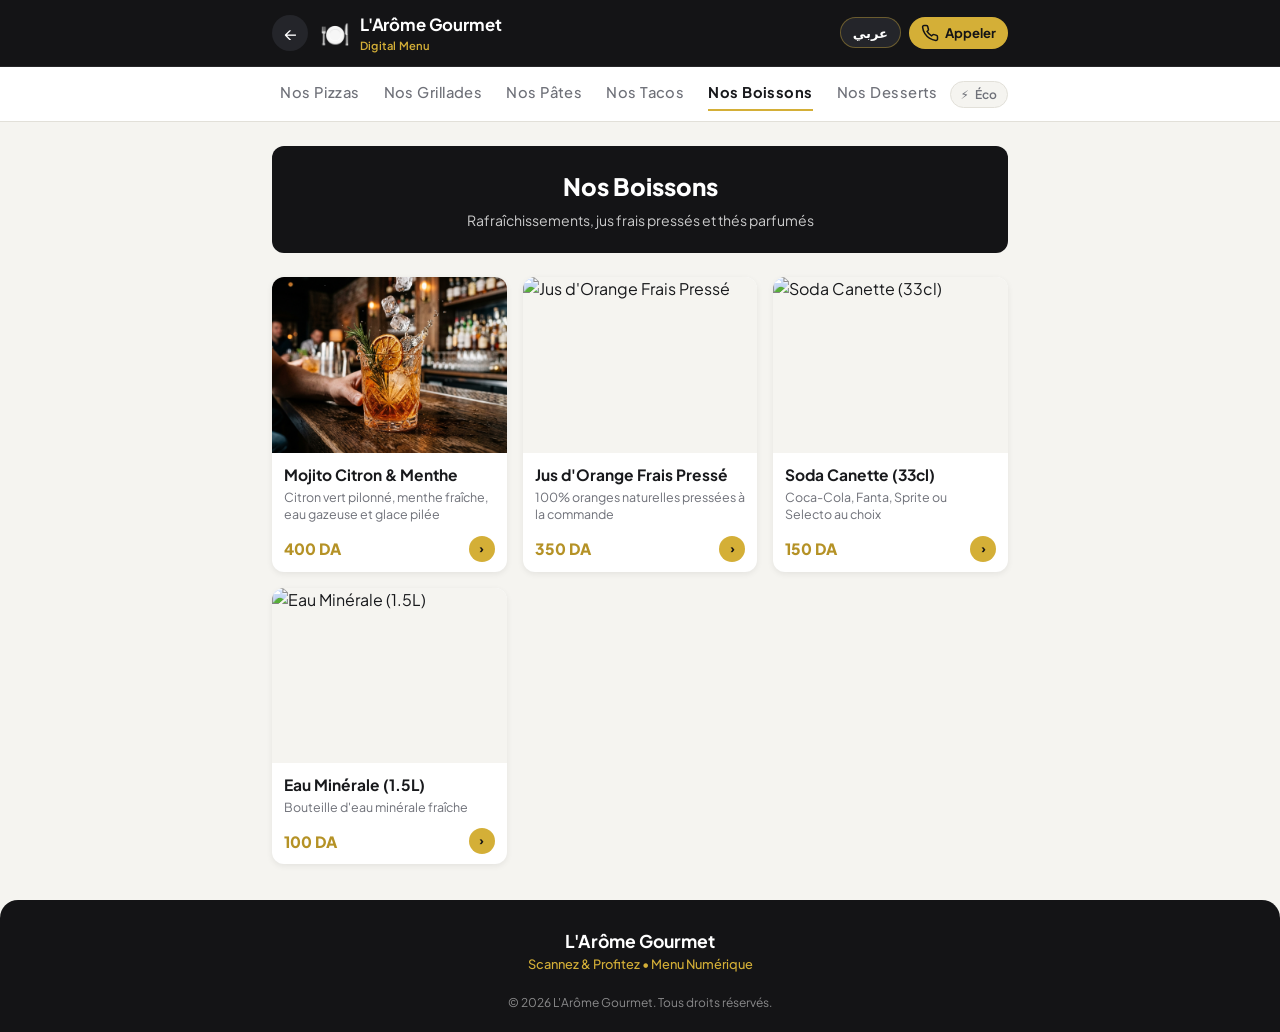
==== boissons.html @ eadeb38e "New card design based on Foodly-style reference" ====
<!DOCTYPE html>
<html lang="fr" dir="ltr">
<head>
  <meta charset="UTF-8">
  <meta name="viewport" content="width=device-width, initial-scale=1.0, maximum-scale=5.0">
  <meta name="description" content="Nos Boissons - L'Arôme Gourmet Menu Numérique">
  <meta name="theme-color" content="#141416">
  <title>Nos Boissons | L'Arôme Gourmet</title>

  <link rel="preconnect" href="https://fonts.googleapis.com">
  <link rel="preconnect" href="https://fonts.gstatic.com" crossorigin>
  <link href="https://fonts.googleapis.com/css2?family=Plus+Jakarta+Sans:wght@400;500;600;700;800&family=Tajawal:wght@400;500;700;800&display=swap" rel="stylesheet">
  <link rel="stylesheet" href="style.css">
</head>
<body data-category="boissons">

  <!-- STICKY HEADER -->
  <header class="site-header" id="site-header">
    <div class="container header-container">
      <div class="header-left">
        <a href="index.html" class="back-btn" id="back-link" aria-label="Accueil">
          <span class="back-arrow">←</span>
        </a>
        <a href="index.html" class="brand-link">
          <span class="brand-icon">🍽️</span>
          <div class="brand-text">
            <span id="header-name" class="brand-name">L'Arôme Gourmet</span>
            <span id="header-badge" class="brand-badge">Digital Menu</span>
          </div>
        </a>
      </div>

      <div class="header-actions">
        <button id="lang-toggle-btn" class="header-action-btn lang-toggle-btn" type="button" aria-label="Changer de langue">
          <span id="lang-toggle-text">عربي</span>
        </button>
        <a id="header-call-btn" href="tel:+213550123456" class="header-action-btn call-btn" aria-label="Appeler">
          <svg width="18" height="18" viewBox="0 0 24 24" fill="none" stroke="currentColor" stroke-width="2"><path d="M22 16.92v3a2 2 0 0 1-2.18 2 19.79 19.79 0 0 1-8.63-3.07 19.5 19.5 0 0 1-6-6 19.79 19.79 0 0 1-3.07-8.67A2 2 0 0 1 4.11 2h3a2 2 0 0 1 2 1.72 12.84 12.84 0 0 0 .7 2.81 2 2 0 0 1-.45 2.11L8.09 9.91a16 16 0 0 0 6 6l1.27-1.27a2 2 0 0 1 2.11-.45 12.84 12.84 0 0 0 2.81.7A2 2 0 0 1 22 16.92z"/></svg>
          <span id="header-call-text" class="btn-text">Appeler</span>
        </a>
      </div>
    </div>
  </header>

  <!-- STICKY CATEGORY NAV BAR -->
  <nav class="category-nav-bar" id="category-nav-bar" aria-label="Menu categories">
    <div class="container category-nav-inner">
      <div class="category-tabs" id="category-tabs"></div>
      <button id="data-saver-btn" class="data-saver-btn" type="button" aria-label="Mode économique de données">
        <span>⚡</span>
        <span id="data-saver-text">Éco</span>
      </button>
    </div>
  </nav>

  <main class="main-content">
    <div class="container">
      <section class="category-banner" id="category-banner">
        <h1 id="category-title" class="category-banner-title">Nos Boissons</h1>
        <p id="category-desc" class="category-banner-desc">Rafraîchissements, jus frais pressés et thés parfumés</p>
      </section>
      <div id="category-items-grid" class="items-grid"></div>
    </div>
  </main>

  <footer class="site-footer">
    <div class="container footer-grid">
      <div class="footer-brand">
        <span id="footer-restaurant-name" class="footer-name">L'Arôme Gourmet</span>
        <p id="footer-sub" class="footer-sub">Scannez & Profitez • Menu Numérique</p>
      </div>
      <div id="footer-copyright" class="footer-bottom">&copy; 2026 L'Arôme Gourmet. Tous droits réservés.</div>
    </div>
  </footer>

  <script src="menu-data.js"></script>
  <script src="script.js"></script>
</body>
</html>
---- style.css ----
/* ============================================================================
   STYLE.CSS - FLAT SOLID COLOR RESTAURANT DIGITAL MENU
   ============================================================================
   - Pure solid colors driven by :root CSS variables (No glassmorphism/blurs)
   - Mobile-first architecture tailored for fast loading & QR code table scans
   - Low-bandwidth / data-saver text-only fallback card support
   ============================================================================ */

/* ----------------------------------------------------------------------------
   1. CSS CUSTOM PROPERTIES & COLOR PALETTE
   ---------------------------------------------------------------------------- */
:root {
  --color-primary: #141416;          /* Solid main dark color (header/footer) */
  --color-secondary: #ffffff;        /* Solid container background */
  --color-accent: #d4af37;           /* Gold theme accent */
  --color-accent-hover: #b59226;     /* Gold accent hover */
  --color-accent-light: #fef8eb;     /* Soft gold badge background */
  --color-bg: #f5f4f0;              /* Solid body background */
  --color-card: #ffffff;            /* Solid card background */
  --color-text: #18191c;            /* Main text color */
  --color-text-muted: #6e7078;       /* Secondary text color */
  --color-border: #e2e0d9;          /* Solid border color */
  --color-header-bg: #141416;       /* Solid header background */
  --color-nav-bg: #ffffff;          /* Solid sticky nav background */
  --color-btn-dark: #24252a;         /* Dark solid button */

  /* Fonts */
  --font-latin: 'Plus Jakarta Sans', system-ui, -apple-system, sans-serif;
  --font-arabic: 'Tajawal', system-ui, sans-serif;
  --font-main: var(--font-latin);

  /* Tokens */
  --radius-sm: 8px;
  --radius-md: 12px;
  --radius-lg: 18px;
  --radius-pill: 9999px;

  --shadow-subtle: 0 1px 3px rgba(0, 0, 0, 0.04);
  --shadow-card: 0 2px 8px rgba(0, 0, 0, 0.06);
  --shadow-float: 0 4px 14px rgba(0, 0, 0, 0.1);

  --transition-fast: 0.15s ease;
  --transition-normal: 0.25s ease;
}

/* RTL Font Overrides */
[dir="rtl"] {
  --font-main: var(--font-arabic);
}

/* ----------------------------------------------------------------------------
   2. RESET & GLOBAL STYLES
   ---------------------------------------------------------------------------- */
*, *::before, *::after {
  box-sizing: border-box;
  margin: 0;
  padding: 0;
}

html {
  font-size: 16px;
  scroll-behavior: smooth;
  -webkit-text-size-adjust: 100%;
}

body {
  font-family: var(--font-main);
  background-color: var(--color-bg);
  color: var(--color-text);
  line-height: 1.5;
  min-height: 100vh;
  display: flex;
  flex-direction: column;
  text-align: start;
  -webkit-font-smoothing: antialiased;
}

a {
  color: inherit;
  text-decoration: none;
}

button {
  font-family: inherit;
  cursor: pointer;
  border: none;
  background: none;
}

.container {
  width: 100%;
  max-width: 768px;
  margin-inline: auto;
  padding-inline: 16px;
}

/* ----------------------------------------------------------------------------
   3. SOLID STICKY HEADER & LANGUAGE SWITCHER
   ---------------------------------------------------------------------------- */
.site-header {
  position: sticky;
  top: 0;
  z-index: 100;
  background-color: var(--color-header-bg);
  border-bottom: 1px solid rgba(255, 255, 255, 0.08);
  padding-block: 12px;
  color: #ffffff;
}

.header-container {
  display: flex;
  align-items: center;
  justify-content: space-between;
  gap: 12px;
}

.header-left {
  display: flex;
  align-items: center;
  gap: 12px;
}

.back-btn {
  display: inline-flex;
  align-items: center;
  justify-content: center;
  width: 36px;
  height: 36px;
  border-radius: var(--radius-pill);
  background-color: var(--color-btn-dark);
  color: #ffffff;
  font-size: 18px;
  transition: var(--transition-fast);
}

.back-btn:active {
  transform: scale(0.94);
  background-color: var(--color-accent);
}

[dir="rtl"] .back-arrow {
  transform: scaleX(-1);
  display: inline-block;
}

.brand-link {
  display: flex;
  align-items: center;
  gap: 10px;
}

.brand-icon {
  font-size: 24px;
  line-height: 1;
}

.brand-text {
  display: flex;
  flex-direction: column;
}

.brand-name {
  font-size: 1.05rem;
  font-weight: 700;
  letter-spacing: -0.01em;
  color: #ffffff;
  white-space: nowrap;
}

.brand-badge {
  font-size: 0.7rem;
  font-weight: 600;
  color: var(--color-accent);
  letter-spacing: 0.02em;
}

.header-actions {
  display: flex;
  align-items: center;
  gap: 8px;
}

.header-action-btn {
  display: inline-flex;
  align-items: center;
  gap: 6px;
  padding: 6px 12px;
  border-radius: var(--radius-pill);
  font-size: 0.82rem;
  font-weight: 700;
  transition: var(--transition-fast);
}

.lang-toggle-btn {
  background-color: var(--color-btn-dark);
  color: #ffffff;
  border: 1px solid rgba(212, 175, 55, 0.4);
}

.lang-toggle-btn:hover,
.lang-toggle-btn:active {
  background-color: var(--color-accent);
  color: var(--color-primary);
}

.call-btn {
  background-color: var(--color-accent);
  color: var(--color-primary);
}

.call-btn:active {
  transform: scale(0.94);
}

/* ----------------------------------------------------------------------------
   4. HOME PAGE HERO SECTION
   ---------------------------------------------------------------------------- */
.hero-section {
  background-color: var(--color-primary);
  color: #ffffff;
  padding-block: 36px 40px;
  text-align: center;
  border-bottom-left-radius: var(--radius-lg);
  border-bottom-right-radius: var(--radius-lg);
}

.hero-subheading {
  display: inline-block;
  font-size: 0.78rem;
  text-transform: uppercase;
  letter-spacing: 0.18em;
  color: var(--color-accent);
  font-weight: 700;
  margin-bottom: 8px;
}

.hero-title {
  font-size: 2.1rem;
  font-weight: 800;
  margin-bottom: 10px;
  color: #ffffff;
}

.hero-tagline {
  font-size: 0.95rem;
  color: rgba(255, 255, 255, 0.82);
  max-width: 500px;
  margin-inline: auto;
  margin-bottom: 24px;
  line-height: 1.5;
}

.hero-actions-bar {
  display: flex;
  align-items: center;
  justify-content: center;
  gap: 12px;
}

.btn {
  display: inline-flex;
  align-items: center;
  justify-content: center;
  padding: 12px 26px;
  border-radius: var(--radius-pill);
  font-weight: 700;
  font-size: 0.95rem;
  transition: var(--transition-fast);
}

.btn-primary {
  background-color: var(--color-accent);
  color: var(--color-primary);
}

.btn-primary:hover,
.btn-primary:active {
  background-color: var(--color-accent-hover);
  transform: translateY(-1px);
}

/* ----------------------------------------------------------------------------
   5. SOLID STICKY CATEGORY NAV TAB BAR (PLAIN TEXT + ACTIVE UNDERLINE)
   ---------------------------------------------------------------------------- */
.category-nav-bar {
  position: sticky;
  top: 61px;
  z-index: 90;
  background-color: var(--color-nav-bg);
  border-bottom: 1px solid var(--color-border);
}

.category-nav-inner {
  display: flex;
  align-items: center;
  justify-content: space-between;
  gap: 12px;
}

.category-tabs {
  display: flex;
  align-items: center;
  gap: 1.5rem;
  overflow-x: auto;
  padding-block: 10px 12px;
  scrollbar-width: none;
  -ms-overflow-style: none;
  -webkit-overflow-scrolling: touch;
  flex: 1;
}

.category-tabs::-webkit-scrollbar {
  display: none;
}

.tab-btn {
  white-space: nowrap;
  display: inline-block;
  position: relative;
  font-size: 0.92rem;
  font-weight: 500;
  letter-spacing: 0.03em;
  padding-block: 4px 6px;
  color: var(--color-text-muted);
  text-decoration: none;
  transition: color var(--transition-fast);
}

.tab-btn:hover {
  color: var(--color-text);
}

.tab-btn::after {
  content: "";
  position: absolute;
  bottom: -2px;
  inset-inline-start: 0;
  inset-inline-end: 0;
  height: 2px;
  background-color: var(--color-accent);
  transform: scaleX(0);
  transition: transform var(--transition-normal);
  transform-origin: center;
}

.tab-btn.active {
  color: var(--color-text);
  font-weight: 700;
}

.tab-btn.active::after {
  transform: scaleX(1);
}

/* Data Saver Toggle Switch in Nav Bar */
.data-saver-btn {
  display: inline-flex;
  align-items: center;
  gap: 6px;
  padding: 5px 10px;
  border-radius: var(--radius-pill);
  font-size: 0.75rem;
  font-weight: 600;
  background-color: var(--color-bg);
  color: var(--color-text-muted);
  border: 1px solid var(--color-border);
  white-space: nowrap;
  flex-shrink: 0;
  transition: var(--transition-fast);
}

.data-saver-btn.active {
  background-color: var(--color-accent-light);
  color: var(--color-accent-hover);
  border-color: var(--color-accent);
}

/* ----------------------------------------------------------------------------
   6. HOME PAGE - INFORMATION CARDS
   ---------------------------------------------------------------------------- */
.main-content {
  flex: 1;
  padding-block: 24px 36px;
}

.info-cards-grid {
  display: grid;
  grid-template-columns: repeat(1, 1fr);
  gap: 16px;
  margin-bottom: 28px;
}

@media (min-width: 600px) {
  .info-cards-grid {
    grid-template-columns: repeat(2, 1fr);
  }
}

.home-info-card {
  background-color: var(--color-card);
  border: 1px solid var(--color-border);
  border-radius: var(--radius-md);
  padding: 20px 18px;
  box-shadow: var(--shadow-card);
  display: flex;
  align-items: flex-start;
  gap: 14px;
}

.home-info-icon {
  font-size: 1.8rem;
  line-height: 1;
  flex-shrink: 0;
}

.home-info-title {
  font-size: 1rem;
  font-weight: 700;
  color: var(--color-text);
  margin-bottom: 4px;
}

.home-info-text {
  font-size: 0.88rem;
  color: var(--color-text-muted);
  line-height: 1.45;
}

.home-info-link {
  color: var(--color-accent-hover);
  font-weight: 700;
}

.social-links-bar {
  display: flex;
  align-items: center;
  justify-content: center;
  gap: 12px;
  margin-top: 10px;
}

.social-btn {
  display: inline-flex;
  align-items: center;
  justify-content: center;
  gap: 6px;
  padding: 8px 16px;
  border-radius: var(--radius-pill);
  background-color: var(--color-card);
  border: 1px solid var(--color-border);
  font-size: 0.85rem;
  font-weight: 600;
  color: var(--color-text);
  transition: var(--transition-fast);
}

.social-btn:hover {
  border-color: var(--color-accent);
  color: var(--color-accent-hover);
}

/* ----------------------------------------------------------------------------
   7. CATEGORY PAGE - BANNER & ITEM CARDS
   ---------------------------------------------------------------------------- */
.category-banner {
  background-color: var(--color-primary);
  color: #ffffff;
  padding: 22px 18px;
  border-radius: var(--radius-md);
  margin-bottom: 24px;
  text-align: center;
}

.category-banner-title {
  font-size: 1.5rem;
  font-weight: 800;
  margin-bottom: 6px;
  color: #ffffff;
}

.category-banner-desc {
  font-size: 0.88rem;
  color: rgba(255, 255, 255, 0.78);
  max-width: 500px;
  margin-inline: auto;
}

/* ── Item Grid: 2-col on mobile, 3-col on wide screens ── */
.items-grid {
  display: grid;
  grid-template-columns: repeat(2, 1fr);
  gap: 14px;
}

@media (min-width: 680px) {
  .items-grid {
    grid-template-columns: repeat(3, 1fr);
    gap: 16px;
  }
}

/* ── Item Card ── */
.menu-item-card {
  background-color: var(--color-card);
  border-radius: var(--radius-md);
  overflow: hidden;
  display: flex;
  flex-direction: column;
  /* barely-there lift — no border, just 1 soft shadow */
  box-shadow: 0 2px 6px rgba(0, 0, 0, 0.07);
  transition: box-shadow var(--transition-fast), transform var(--transition-fast);
}

.menu-item-card:hover {
  box-shadow: 0 6px 18px rgba(0, 0, 0, 0.1);
  transform: translateY(-2px);
}

/* ── Image area (top of card) ── */
.item-media {
  width: 100%;
  aspect-ratio: 4 / 3;
  overflow: hidden;
  background-color: var(--color-bg);
  flex-shrink: 0;
}

.item-img {
  width: 100%;
  height: 100%;
  object-fit: cover;
  display: block;
  transition: transform var(--transition-normal);
}

.menu-item-card:hover .item-img {
  transform: scale(1.04);
}

/* ── Text content below image ── */
.item-content {
  padding: 12px 12px 10px;
  display: flex;
  flex-direction: column;
  gap: 4px;
  flex: 1;
}

.item-name {
  font-size: 0.97rem;
  font-weight: 700;
  color: var(--color-text);
  line-height: 1.25;
}

.item-desc {
  font-size: 0.78rem;
  color: var(--color-text-muted);
  line-height: 1.4;
  /* clamp to 2 lines */
  display: -webkit-box;
  -webkit-line-clamp: 2;
  line-clamp: 2;
  -webkit-box-orient: vertical;
  overflow: hidden;
  flex: 1;
}

/* ── Price row with decorative badge ── */
.item-footer-row {
  display: flex;
  align-items: center;
  justify-content: space-between;
  margin-top: 8px;
}

.item-price {
  font-size: 0.97rem;
  font-weight: 800;
  color: var(--color-accent-hover);
}

/* Decorative circular accent badge bottom-right */
.item-badge {
  width: 26px;
  height: 26px;
  border-radius: 50%;
  background-color: var(--color-accent);
  display: flex;
  align-items: center;
  justify-content: center;
  color: var(--color-primary);
  font-size: 0.75rem;
  font-weight: 800;
  flex-shrink: 0;
  line-height: 1;
  user-select: none;
}

/* ── Eco / Text-only mode: card without image ── */
.menu-item-card.text-only {
  /* stays vertical, just no image block */
}

.menu-item-card.text-only .item-media {
  display: none;
}

.menu-item-card.text-only .item-content {
  padding: 14px 14px 12px;
}

.menu-item-card.text-only .item-desc {
  -webkit-line-clamp: unset;
  line-clamp: unset;
  overflow: visible;
}

/* ----------------------------------------------------------------------------
   8. SOLID FOOTER
   ---------------------------------------------------------------------------- */
.site-footer {
  background-color: var(--color-primary);
  color: #ffffff;
  padding-block: 28px 20px;
  margin-top: auto;
  border-top-left-radius: var(--radius-lg);
  border-top-right-radius: var(--radius-lg);
}

.footer-grid {
  display: flex;
  flex-direction: column;
  align-items: center;
  text-align: center;
  gap: 10px;
}

.footer-name {
  font-size: 1.1rem;
  font-weight: 700;
  color: #ffffff;
}

.footer-sub {
  font-size: 0.8rem;
  color: var(--color-accent);
  font-weight: 500;
}

.footer-bottom {
  font-size: 0.75rem;
  color: rgba(255, 255, 255, 0.5);
  margin-top: 10px;
}

/* ----------------------------------------------------------------------------
   ECO MODE TOAST NOTIFICATION
   ---------------------------------------------------------------------------- */
#eco-toast {
  position: fixed;
  top: 72px;
  inset-inline-start: 50%;
  transform: translateX(-50%);
  z-index: 200;
  background-color: var(--color-primary);
  color: #ffffff;
  padding: 10px 18px;
  border-radius: var(--radius-pill);
  font-size: 0.82rem;
  font-weight: 600;
  white-space: nowrap;
  box-shadow: var(--shadow-float);
  border-inline-start: 3px solid var(--color-accent);
  opacity: 0;
  pointer-events: none;
  transition: opacity 0.3s ease;
}

[dir="rtl"] #eco-toast {
  transform: translateX(50%);
}

#eco-toast.visible {
  opacity: 1;
}
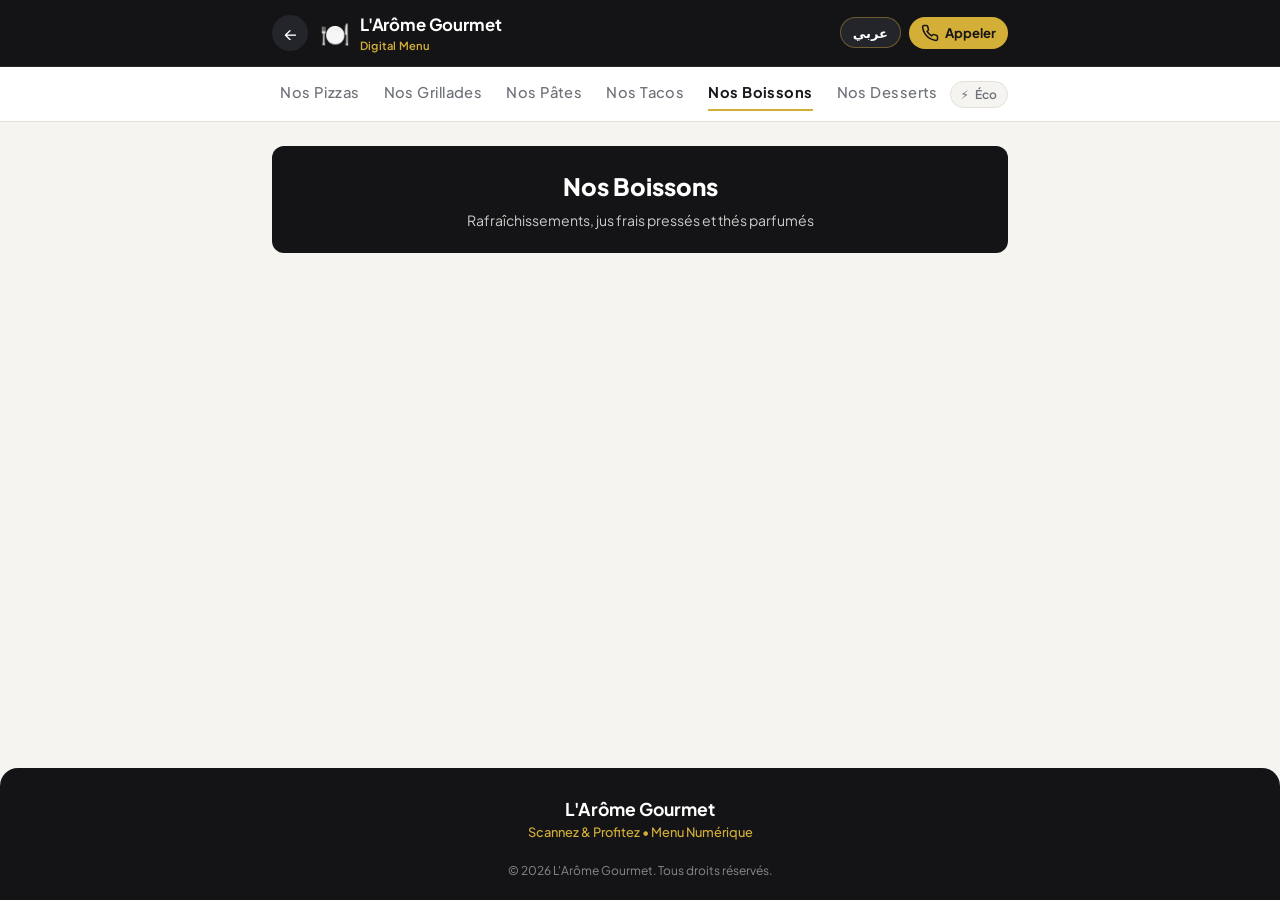
==== commit 5b02991b: "final commit" ====
--- a/boissons.html
+++ b/boissons.html
@@ -74,6 +74,7 @@
   </footer>
 
   <script src="menu-data.js"></script>
+  <script src="sheet-config.js"></script>
   <script src="script.js"></script>
 </body>
 </html>
--- a/style.css
+++ b/style.css
@@ -216,7 +216,10 @@
    4. HOME PAGE HERO SECTION
    ---------------------------------------------------------------------------- */
 .hero-section {
-  background-color: var(--color-primary);
+  background-image: linear-gradient(rgba(0, 0, 0, 0.7), rgba(0, 0, 0, 0.7)), url('images/hero_bg.jpg');
+  background-size: cover;
+  background-position: center;
+  background-repeat: no-repeat;
   color: #ffffff;
   padding-block: 36px 40px;
   text-align: center;
@@ -598,10 +601,6 @@
 }
 
 /* ── Eco / Text-only mode: card without image ── */
-.menu-item-card.text-only {
-  /* stays vertical, just no image block */
-}
-
 .menu-item-card.text-only .item-media {
   display: none;
 }
@@ -684,3 +683,35 @@
 #eco-toast.visible {
   opacity: 1;
 }
+
+/* ----------------------------------------------------------------------------
+   MENU LOADING STATE (shown while Google Sheet CSV is being fetched)
+   ---------------------------------------------------------------------------- */
+.menu-loading-state {
+  grid-column: 1 / -1;      /* span all grid columns */
+  display: flex;
+  flex-direction: column;
+  align-items: center;
+  justify-content: center;
+  gap: 14px;
+  padding: 48px 24px;
+  color: var(--color-text-muted);
+  font-size: 0.92rem;
+  font-weight: 500;
+  text-align: center;
+}
+
+@keyframes menu-spin {
+  to { transform: rotate(360deg); }
+}
+
+.menu-loading-spinner {
+  display: block;
+  width: 32px;
+  height: 32px;
+  border: 3px solid var(--color-border);
+  border-top-color: var(--color-accent);
+  border-radius: 50%;
+  animation: menu-spin 0.8s linear infinite;
+  flex-shrink: 0;
+}
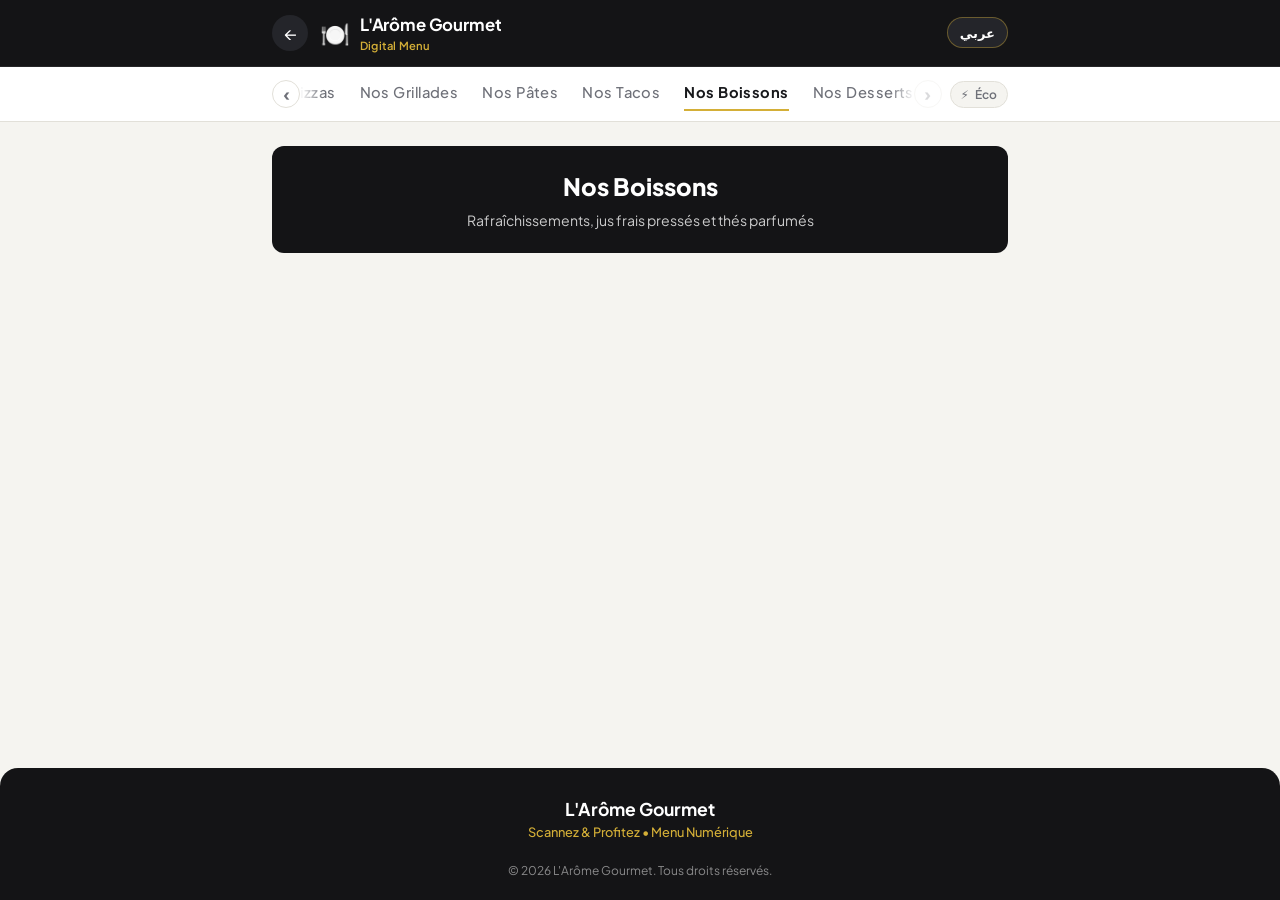
==== commit 75faafaa: "Removed phone button and fixed design flaws" ====
--- a/boissons.html
+++ b/boissons.html
@@ -1,4 +1,4 @@
-<!DOCTYPE html>
+﻿<!DOCTYPE html>
 <html lang="fr" dir="ltr">
 <head>
   <meta charset="UTF-8">
@@ -34,10 +34,6 @@
         <button id="lang-toggle-btn" class="header-action-btn lang-toggle-btn" type="button" aria-label="Changer de langue">
           <span id="lang-toggle-text">عربي</span>
         </button>
-        <a id="header-call-btn" href="tel:+213550123456" class="header-action-btn call-btn" aria-label="Appeler">
-          <svg width="18" height="18" viewBox="0 0 24 24" fill="none" stroke="currentColor" stroke-width="2"><path d="M22 16.92v3a2 2 0 0 1-2.18 2 19.79 19.79 0 0 1-8.63-3.07 19.5 19.5 0 0 1-6-6 19.79 19.79 0 0 1-3.07-8.67A2 2 0 0 1 4.11 2h3a2 2 0 0 1 2 1.72 12.84 12.84 0 0 0 .7 2.81 2 2 0 0 1-.45 2.11L8.09 9.91a16 16 0 0 0 6 6l1.27-1.27a2 2 0 0 1 2.11-.45 12.84 12.84 0 0 0 2.81.7A2 2 0 0 1 22 16.92z"/></svg>
-          <span id="header-call-text" class="btn-text">Appeler</span>
-        </a>
       </div>
     </div>
   </header>
@@ -45,7 +41,11 @@
   <!-- STICKY CATEGORY NAV BAR -->
   <nav class="category-nav-bar" id="category-nav-bar" aria-label="Menu categories">
     <div class="container category-nav-inner">
-      <div class="category-tabs" id="category-tabs"></div>
+      <div class="nav-carousel-wrapper">
+        <button class="nav-arrow nav-arrow-left" id="nav-arrow-left" type="button" aria-label="Précédent">&#8249;</button>
+        <div class="category-tabs" id="category-tabs"></div>
+        <button class="nav-arrow nav-arrow-right" id="nav-arrow-right" type="button" aria-label="Suivant">&#8250;</button>
+      </div>
       <button id="data-saver-btn" class="data-saver-btn" type="button" aria-label="Mode économique de données">
         <span>⚡</span>
         <span id="data-saver-text">Éco</span>
--- a/style.css
+++ b/style.css
@@ -61,6 +61,9 @@
   font-size: 16px;
   scroll-behavior: smooth;
   -webkit-text-size-adjust: 100%;
+  /* Prevent any child from causing horizontal page scroll */
+  overflow-x: hidden;
+  width: 100%;
 }
 
 body {
@@ -69,6 +72,8 @@
   color: var(--color-text);
   line-height: 1.5;
   min-height: 100vh;
+  width: 100%;
+  overflow-x: hidden;      /* hard stop on horizontal overflow */
   display: flex;
   flex-direction: column;
   text-align: start;
@@ -101,6 +106,7 @@
   position: sticky;
   top: 0;
   z-index: 100;
+  width: 100%;                    /* always fill viewport */
   background-color: var(--color-header-bg);
   border-bottom: 1px solid rgba(255, 255, 255, 0.08);
   padding-block: 12px;
@@ -147,16 +153,20 @@
   display: flex;
   align-items: center;
   gap: 10px;
+  flex: 1;          /* grow into available space */
+  min-width: 0;     /* allow shrinking below content size */
 }
 
 .brand-icon {
   font-size: 24px;
   line-height: 1;
+  flex-shrink: 0;
 }
 
 .brand-text {
   display: flex;
   flex-direction: column;
+  min-width: 0;   /* allow text to truncate */
 }
 
 .brand-name {
@@ -165,6 +175,8 @@
   letter-spacing: -0.01em;
   color: #ffffff;
   white-space: nowrap;
+  overflow: hidden;
+  text-overflow: ellipsis;
 }
 
 .brand-badge {
@@ -178,6 +190,7 @@
   display: flex;
   align-items: center;
   gap: 8px;
+  flex-shrink: 0;   /* never squish the action buttons */
 }
 
 .header-action-btn {
@@ -203,20 +216,13 @@
   color: var(--color-primary);
 }
 
-.call-btn {
-  background-color: var(--color-accent);
-  color: var(--color-primary);
-}
-
-.call-btn:active {
-  transform: scale(0.94);
-}
-
 /* ----------------------------------------------------------------------------
    4. HOME PAGE HERO SECTION
    ---------------------------------------------------------------------------- */
 .hero-section {
-  background-image: linear-gradient(rgba(0, 0, 0, 0.7), rgba(0, 0, 0, 0.7)), url('images/hero_bg.jpg');
+  width: 100%;                        /* always fill viewport width */
+  background-color: #1c1a18;          /* fallback if image fails (slow mobile) */
+  background-image: linear-gradient(rgba(0, 0, 0, 0.65), rgba(0, 0, 0, 0.65)), url('https://images.unsplash.com/photo-1550966871-3ed3cdb5ed0c?q=80&w=2000&auto=format&fit=crop');
   background-size: cover;
   background-position: center;
   background-repeat: no-repeat;
@@ -289,6 +295,7 @@
   position: sticky;
   top: 61px;
   z-index: 90;
+  width: 100%;                  /* always fill viewport */
   background-color: var(--color-nav-bg);
   border-bottom: 1px solid var(--color-border);
 }
@@ -297,7 +304,45 @@
   display: flex;
   align-items: center;
   justify-content: space-between;
-  gap: 12px;
+  gap: 8px;
+}
+
+/* ── Carousel wrapper: arrows + scrollable track ── */
+.nav-carousel-wrapper {
+  display: flex;
+  align-items: center;
+  flex: 1;
+  min-width: 0;
+  position: relative;
+}
+
+/* Fade-out edges hint that more tabs exist */
+.nav-carousel-wrapper::before,
+.nav-carousel-wrapper::after {
+  content: '';
+  position: absolute;
+  top: 0;
+  bottom: 0;
+  width: 24px;
+  pointer-events: none;
+  z-index: 2;
+  transition: opacity var(--transition-fast);
+}
+.nav-carousel-wrapper::before {
+  inset-inline-start: 28px;
+  background: linear-gradient(to inline-end, var(--color-nav-bg), transparent);
+  /* Logical properties fallback */
+  background: linear-gradient(to right, var(--color-nav-bg), transparent);
+}
+[dir="rtl"] .nav-carousel-wrapper::before {
+  background: linear-gradient(to left, var(--color-nav-bg), transparent);
+}
+.nav-carousel-wrapper::after {
+  inset-inline-end: 28px;
+  background: linear-gradient(to right, transparent, var(--color-nav-bg));
+}
+[dir="rtl"] .nav-carousel-wrapper::after {
+  background: linear-gradient(to left, transparent, var(--color-nav-bg));
 }
 
 .category-tabs {
@@ -306,14 +351,57 @@
   gap: 1.5rem;
   overflow-x: auto;
   padding-block: 10px 12px;
+  scroll-behavior: smooth;
   scrollbar-width: none;
   -ms-overflow-style: none;
   -webkit-overflow-scrolling: touch;
   flex: 1;
+  min-width: 0;
 }
 
 .category-tabs::-webkit-scrollbar {
   display: none;
+}
+
+/* ── Navigation Arrow Buttons ── */
+.nav-arrow {
+  display: inline-flex;
+  align-items: center;
+  justify-content: center;
+  flex-shrink: 0;
+  width: 28px;
+  height: 28px;
+  border-radius: var(--radius-pill);
+  background-color: transparent;
+  color: var(--color-text-muted);
+  font-size: 1.15rem;
+  font-weight: 700;
+  line-height: 1;
+  border: 1px solid var(--color-border);
+  cursor: pointer;
+  transition: background-color var(--transition-fast),
+              color var(--transition-fast),
+              border-color var(--transition-fast),
+              opacity var(--transition-fast);
+  user-select: none;
+  -webkit-tap-highlight-color: transparent;
+}
+
+.nav-arrow:hover {
+  background-color: var(--color-accent);
+  color: var(--color-primary);
+  border-color: var(--color-accent);
+}
+
+.nav-arrow:active {
+  transform: scale(0.9);
+}
+
+.nav-arrow:disabled,
+.nav-arrow[aria-disabled="true"] {
+  opacity: 0.25;
+  cursor: default;
+  pointer-events: none;
 }
 
 .tab-btn {
@@ -383,6 +471,7 @@
    ---------------------------------------------------------------------------- */
 .main-content {
   flex: 1;
+  width: 100%;           /* always fill viewport */
   padding-block: 24px 36px;
 }
 
@@ -619,6 +708,7 @@
    8. SOLID FOOTER
    ---------------------------------------------------------------------------- */
 .site-footer {
+  width: 100%;          /* always fill viewport */
   background-color: var(--color-primary);
   color: #ffffff;
   padding-block: 28px 20px;
@@ -715,3 +805,42 @@
   animation: menu-spin 0.8s linear infinite;
   flex-shrink: 0;
 }
+
+/* ----------------------------------------------------------------------------
+   RESPONSIVE — SMALL MOBILE (≤ 420px)
+   Tighten header so all elements stay within the dark bar on any phone.
+   ---------------------------------------------------------------------------- */
+@media (max-width: 420px) {
+  /* Tighter header gap & padding */
+  .header-container {
+    gap: 6px;
+  }
+  .header-actions {
+    gap: 6px;
+  }
+  .header-action-btn {
+    padding: 5px 10px;
+    font-size: 0.78rem;
+    gap: 4px;
+  }
+  /* Slightly smaller brand name */
+  .brand-name {
+    font-size: 0.92rem;
+  }
+  .brand-icon {
+    font-size: 20px;
+  }
+  /* Slightly reduce container padding */
+  .container {
+    padding-inline: 12px;
+  }
+}
+
+/* ----------------------------------------------------------------------------
+   RESPONSIVE — VERY NARROW (≤ 360px)
+   ---------------------------------------------------------------------------- */
+@media (max-width: 360px) {
+  .header-container {
+    gap: 4px;
+  }
+}
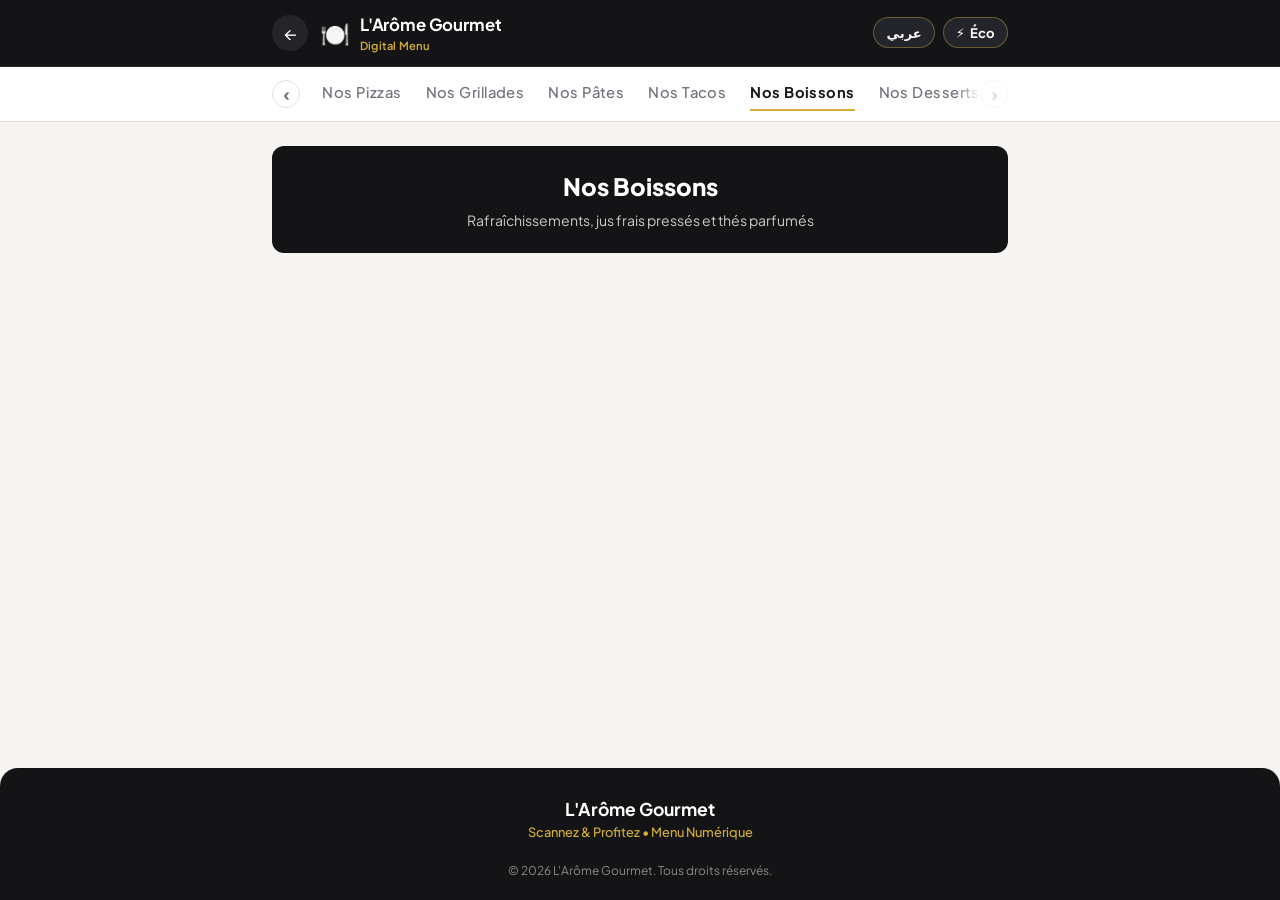
==== commit ed5070ee: "Fixes" ====
--- a/boissons.html
+++ b/boissons.html
@@ -34,6 +34,10 @@
         <button id="lang-toggle-btn" class="header-action-btn lang-toggle-btn" type="button" aria-label="Changer de langue">
           <span id="lang-toggle-text">عربي</span>
         </button>
+        <button id="data-saver-btn" class="eco-header-btn" type="button" aria-label="Mode économique de données">
+          <span>⚡</span>
+          <span id="data-saver-text">Éco</span>
+        </button>
       </div>
     </div>
   </header>
@@ -46,10 +50,6 @@
         <div class="category-tabs" id="category-tabs"></div>
         <button class="nav-arrow nav-arrow-right" id="nav-arrow-right" type="button" aria-label="Suivant">&#8250;</button>
       </div>
-      <button id="data-saver-btn" class="data-saver-btn" type="button" aria-label="Mode économique de données">
-        <span>⚡</span>
-        <span id="data-saver-text">Éco</span>
-      </button>
     </div>
   </nav>
 
--- a/style.css
+++ b/style.css
@@ -216,6 +216,36 @@
   color: var(--color-primary);
 }
 
+/* ⚡ Éco button — lives in the dark header on menu pages */
+.eco-header-btn {
+  background-color: var(--color-btn-dark);
+  color: #ffffff;
+  border: 1px solid rgba(212, 175, 55, 0.4);
+  padding: 6px 12px;
+  border-radius: var(--radius-pill);
+  font-size: 0.82rem;
+  font-weight: 700;
+  display: inline-flex;
+  align-items: center;
+  gap: 5px;
+  white-space: nowrap;
+  flex-shrink: 0;
+  transition: var(--transition-fast);
+}
+
+.eco-header-btn:hover,
+.eco-header-btn:active {
+  background-color: var(--color-accent);
+  color: var(--color-primary);
+  border-color: var(--color-accent);
+}
+
+.eco-header-btn.active {
+  background-color: var(--color-accent);
+  color: var(--color-primary);
+  border-color: var(--color-accent);
+}
+
 /* ----------------------------------------------------------------------------
    4. HOME PAGE HERO SECTION
    ---------------------------------------------------------------------------- */
@@ -317,6 +347,7 @@
 }
 
 /* Fade-out edges hint that more tabs exist */
+/* Only apply the RIGHT-side fade — the left fade was clipping the first tab label */
 .nav-carousel-wrapper::before,
 .nav-carousel-wrapper::after {
   content: '';
@@ -329,10 +360,7 @@
   transition: opacity var(--transition-fast);
 }
 .nav-carousel-wrapper::before {
-  inset-inline-start: 28px;
-  background: linear-gradient(to inline-end, var(--color-nav-bg), transparent);
-  /* Logical properties fallback */
-  background: linear-gradient(to right, var(--color-nav-bg), transparent);
+  display: none;  /* left fade removed — was clipping first tab text */
 }
 [dir="rtl"] .nav-carousel-wrapper::before {
   background: linear-gradient(to left, var(--color-nav-bg), transparent);
@@ -351,6 +379,7 @@
   gap: 1.5rem;
   overflow-x: auto;
   padding-block: 10px 12px;
+  padding-inline-start: 6px;  /* ensure first tab label clears the left arrow */
   scroll-behavior: smooth;
   scrollbar-width: none;
   -ms-overflow-style: none;
@@ -406,6 +435,7 @@
 
 .tab-btn {
   white-space: nowrap;
+  min-width: max-content;   /* prevents any label from being cut off */
   display: inline-block;
   position: relative;
   font-size: 0.92rem;
@@ -495,8 +525,9 @@
   padding: 20px 18px;
   box-shadow: var(--shadow-card);
   display: flex;
-  align-items: flex-start;
+  align-items: center;      /* vertically centre icon + text row */
   gap: 14px;
+  min-height: 80px;         /* ensures all cards have a consistent baseline height */
 }
 
 .home-info-icon {
@@ -526,9 +557,9 @@
 .social-links-bar {
   display: flex;
   align-items: center;
-  justify-content: center;
-  gap: 12px;
-  margin-top: 10px;
+  flex-wrap: wrap;          /* allow buttons to wrap on narrow screens */
+  gap: 8px;
+  margin-top: 6px;
 }
 
 .social-btn {
@@ -601,6 +632,7 @@
   /* barely-there lift — no border, just 1 soft shadow */
   box-shadow: 0 2px 6px rgba(0, 0, 0, 0.07);
   transition: box-shadow var(--transition-fast), transform var(--transition-fast);
+  cursor: pointer;
 }
 
 .menu-item-card:hover {
@@ -844,3 +876,150 @@
     gap: 4px;
   }
 }
+
+/* ----------------------------------------------------------------------------
+   ITEM DETAIL MODAL WINDOW (POPUP)
+   ---------------------------------------------------------------------------- */
+body.modal-open {
+  overflow: hidden;
+}
+
+.item-modal-backdrop {
+  position: fixed;
+  inset: 0;
+  z-index: 1000;
+  background-color: rgba(0, 0, 0, 0.72);
+  backdrop-filter: blur(5px);
+  -webkit-backdrop-filter: blur(5px);
+  display: flex;
+  align-items: center;
+  justify-content: center;
+  padding: 16px;
+  opacity: 0;
+  visibility: hidden;
+  transition: opacity 0.25s ease, visibility 0.25s ease;
+}
+
+.item-modal-backdrop.active {
+  opacity: 1;
+  visibility: visible;
+}
+
+.item-modal-dialog {
+  background-color: var(--color-card);
+  width: 100%;
+  max-width: 480px;
+  max-height: 88vh;
+  border-radius: var(--radius-lg);
+  overflow-y: auto;
+  overflow-x: hidden;
+  box-shadow: 0 16px 40px rgba(0, 0, 0, 0.3);
+  position: relative;
+  display: flex;
+  flex-direction: column;
+  transform: scale(0.9) translateY(20px);
+  transition: transform 0.3s cubic-bezier(0.16, 1, 0.3, 1);
+  border: 1px solid var(--color-border);
+}
+
+.item-modal-backdrop.active .item-modal-dialog {
+  transform: scale(1) translateY(0);
+}
+
+.modal-close-btn {
+  position: absolute;
+  top: 14px;
+  inset-inline-end: 14px;
+  z-index: 10;
+  width: 36px;
+  height: 36px;
+  border-radius: 50%;
+  background-color: rgba(20, 20, 22, 0.75);
+  color: #ffffff;
+  font-size: 1.1rem;
+  font-weight: 700;
+  display: flex;
+  align-items: center;
+  justify-content: center;
+  cursor: pointer;
+  border: 1px solid rgba(255, 255, 255, 0.25);
+  box-shadow: 0 2px 8px rgba(0, 0, 0, 0.3);
+  transition: var(--transition-fast);
+}
+
+.modal-close-btn:hover,
+.modal-close-btn:active {
+  background-color: var(--color-accent);
+  color: var(--color-primary);
+  transform: scale(1.08);
+}
+
+.modal-media {
+  width: 100%;
+  aspect-ratio: 16 / 10;
+  background-color: var(--color-bg);
+  overflow: hidden;
+  position: relative;
+  flex-shrink: 0;
+}
+
+.modal-img {
+  width: 100%;
+  height: 100%;
+  object-fit: cover;
+  display: block;
+}
+
+.modal-body {
+  padding: 20px 22px 24px;
+  display: flex;
+  flex-direction: column;
+  gap: 12px;
+}
+
+.modal-header-row {
+  display: flex;
+  align-items: flex-start;
+  justify-content: space-between;
+  gap: 12px;
+}
+
+.modal-title {
+  font-size: 1.3rem;
+  font-weight: 800;
+  color: var(--color-text);
+  line-height: 1.3;
+}
+
+.modal-price {
+  font-size: 1.2rem;
+  font-weight: 800;
+  color: var(--color-accent-hover);
+  white-space: nowrap;
+  flex-shrink: 0;
+}
+
+.modal-tags {
+  display: flex;
+  flex-wrap: wrap;
+  gap: 6px;
+}
+
+.modal-tag-badge {
+  display: inline-block;
+  font-size: 0.75rem;
+  font-weight: 600;
+  padding: 4px 10px;
+  border-radius: var(--radius-pill);
+  background-color: var(--color-accent-light);
+  color: var(--color-accent-hover);
+  border: 1px solid rgba(212, 175, 55, 0.3);
+}
+
+.modal-desc {
+  font-size: 0.95rem;
+  color: var(--color-text-muted);
+  line-height: 1.55;
+  white-space: pre-line;
+}
+
